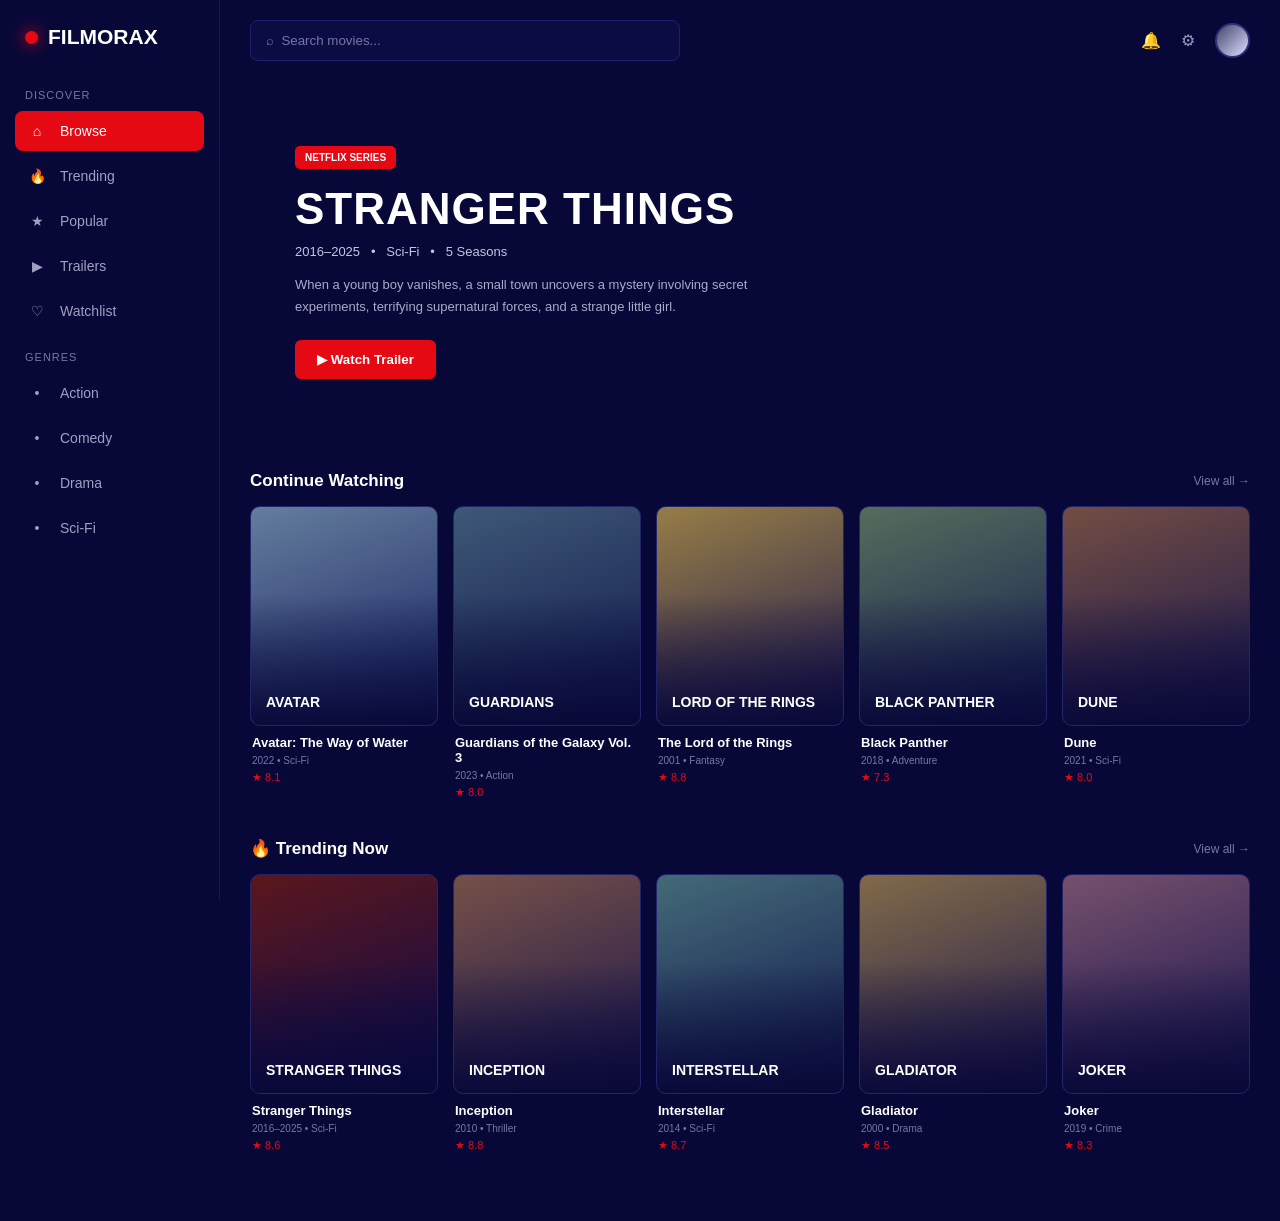
==== index.html @ e72c2fad "Add files via upload" ====
<!DOCTYPE html>
<html lang="en">
<head>
<meta charset="UTF-8">
<meta name="viewport" content="width=device-width, initial-scale=1.0">

<title>FilmoraX | Movies & Series</title>

<style>

*{
    margin:0;
    padding:0;
    box-sizing:border-box;
    font-family:Arial,Helvetica,sans-serif;
}

body{
    background:#080838;
    color:#ffffff;
}


/* =========================
   SIDEBAR
========================= */

.sidebar{
    position:fixed;
    left:0;
    top:0;

    width:220px;
    height:100vh;

    background:#080838;

    border-right:1px solid #17175a;

    padding:25px 15px;

    z-index:1000;
}

.logo{
    display:flex;
    align-items:center;

    gap:10px;

    font-size:21px;
    font-weight:bold;

    margin:0 0 40px 10px;
}

.logo-dot{
    width:13px;
    height:13px;

    background:#e50914;

    border-radius:50%;

    box-shadow:0 0 15px #e50914;
}

.menu-title{
    color:#7777a5;

    font-size:11px;

    text-transform:uppercase;

    margin:20px 10px 10px;

    letter-spacing:1px;
}

.menu a{
    display:flex;

    align-items:center;

    gap:13px;

    padding:12px;

    margin:5px 0;

    border-radius:8px;

    text-decoration:none;

    color:#a0a0c5;

    font-size:14px;

    transition:.25s;
}

.menu a:hover,
.menu a.active{
    background:#e50914;

    color:#ffffff;
}

.menu-icon{
    width:20px;

    text-align:center;
}


/* =========================
   MAIN
========================= */

.main{
    margin-left:220px;

    padding:20px 30px 60px;
}


/* =========================
   TOP BAR
========================= */

.topbar{
    display:flex;

    align-items:center;

    gap:20px;

    margin-bottom:20px;
}

.search{
    width:430px;

    padding:12px 15px;

    border-radius:8px;

    border:1px solid #20206a;

    background:#0c0c45;

    color:#ffffff;

    outline:none;
}

.search::placeholder{
    color:#7777a5;
}

.search:focus{
    border-color:#e50914;
}

.top-right{
    margin-left:auto;

    display:flex;

    align-items:center;

    gap:20px;

    color:#9b9bc0;
}

.avatar{
    width:35px;
    height:35px;

    border-radius:50%;

    background:
    linear-gradient(
        135deg,
        #44446d,
        #ddddff
    );

    border:2px solid #303078;
}


/* =========================
   HERO
========================= */

.hero{
    height:360px;

    border-radius:14px;

    overflow:hidden;

    position:relative;

    background-image:

    linear-gradient(
        90deg,

        #080838 0%,

        rgba(8,8,56,.98) 20%,

        rgba(8,8,56,.82) 45%,

        rgba(8,8,56,.35) 72%,

        rgba(8,8,56,.75) 100%
    ),

    url(
        "https://image.tmdb.org/t/p/original/56v2KjBlU4XaOv9rVYEQypROD7P.jpg"
    );

    background-size:cover;

    background-position:center;
}

.hero-content{
    padding:65px 45px;

    width:60%;
}

.badge{
    display:inline-block;

    background:#e50914;

    padding:6px 10px;

    border-radius:5px;

    font-size:10px;

    font-weight:bold;

    margin-bottom:15px;
}

.hero h1{
    font-size:44px;

    letter-spacing:1px;

    margin-bottom:10px;
}

.hero-info{
    color:#c4c4e2;

    font-size:13px;

    margin-bottom:15px;
}

.description{
    color:#aaaacb;

    font-size:13px;

    line-height:1.7;

    max-width:470px;
}

.watch-btn{
    margin-top:22px;

    padding:12px 22px;

    border:none;

    border-radius:6px;

    background:#e50914;

    color:white;

    font-weight:bold;

    cursor:pointer;

    transition:.25s;
}

.watch-btn:hover{
    background:#ff1822;

    transform:translateY(-2px);
}


/* =========================
   SECTIONS
========================= */

.section{
    display:flex;

    justify-content:space-between;

    align-items:center;

    margin:30px 0 15px;
}

.section h2{
    font-size:17px;
}

.view{
    color:#7777a5;

    font-size:12px;
}


/* =========================
   MOVIE GRID
========================= */

.movies{
    display:grid;

    grid-template-columns:
    repeat(5,1fr);

    gap:15px;
}


/* =========================
   MOVIE CARD
========================= */

.card{
    cursor:pointer;

    transition:.3s;
}

.card:hover{
    transform:translateY(-6px);
}

.poster{
    height:220px;

    border-radius:10px;

    overflow:hidden;

    position:relative;

    display:flex;

    align-items:flex-end;

    padding:15px;

    border:1px solid #24246b;

    background:
    linear-gradient(
        160deg,
        var(--c1),
        var(--c2)
    );
}

.poster::after{
    content:"";

    position:absolute;

    inset:0;

    background:
    linear-gradient(
        transparent 40%,
        rgba(8,8,56,.95)
    );
}

.poster span{
    position:relative;

    z-index:2;

    font-size:14px;

    font-weight:bold;
}

.movie-info{
    padding:9px 2px;
}

.movie-name{
    font-size:13px;

    font-weight:bold;
}

.movie-meta{
    color:#7777a5;

    font-size:10px;

    margin-top:5px;
}

.rating{
    color:#e50914;

    font-size:11px;

    margin-top:5px;
}


/* =========================
   MOBILE
========================= */

@media(max-width:1000px){

    .sidebar{
        width:80px;
    }

    .sidebar .logo span,
    .menu-title,
    .menu a span{
        display:none;
    }

    .main{
        margin-left:80px;
    }

    .movies{
        grid-template-columns:
        repeat(4,1fr);
    }
}


@media(max-width:700px){

    .sidebar{
        display:none;
    }

    .main{
        margin-left:0;

        padding:15px;
    }

    .search{
        width:100%;
    }

    .top-right{
        display:none;
    }

    .hero{
        height:310px;
    }

    .hero-content{
        width:100%;

        padding:45px 25px;
    }

    .hero h1{
        font-size:30px;
    }

    .description{
        display:none;
    }

    .movies{
        grid-template-columns:
        repeat(2,1fr);
    }

    .poster{
        height:210px;
    }
}

</style>
</head>


<body>


<!-- =========================
     SIDEBAR
========================= -->

<aside class="sidebar">

    <div class="logo">

        <div class="logo-dot"></div>

        <span>
            FILMORAX
        </span>

    </div>


    <div class="menu-title">
        Discover
    </div>


    <nav class="menu">

        <a href="#" class="active">

            <div class="menu-icon">
                ⌂
            </div>

            <span>
                Browse
            </span>

        </a>


        <a href="#">

            <div class="menu-icon">
                🔥
            </div>

            <span>
                Trending
            </span>

        </a>


        <a href="#">

            <div class="menu-icon">
                ★
            </div>

            <span>
                Popular
            </span>

        </a>


        <a href="#">

            <div class="menu-icon">
                ▶
            </div>

            <span>
                Trailers
            </span>

        </a>


        <a href="#">

            <div class="menu-icon">
                ♡
            </div>

            <span>
                Watchlist
            </span>

        </a>

    </nav>


    <div class="menu-title">
        Genres
    </div>


    <nav class="menu">

        <a href="#">
            <div class="menu-icon">•</div>
            <span>Action</span>
        </a>

        <a href="#">
            <div class="menu-icon">•</div>
            <span>Comedy</span>
        </a>

        <a href="#">
            <div class="menu-icon">•</div>
            <span>Drama</span>
        </a>

        <a href="#">
            <div class="menu-icon">•</div>
            <span>Sci-Fi</span>
        </a>

    </nav>

</aside>



<!-- =========================
     MAIN
========================= -->

<main class="main">


    <!-- TOP BAR -->

    <div class="topbar">

        <input
            class="search"
            id="search"
            type="text"
            placeholder="⌕  Search movies..."
        >


        <div class="top-right">

            <span>
                🔔
            </span>

            <span>
                ⚙
            </span>

            <div class="avatar"></div>

        </div>

    </div>



    <!-- =========================
         STRANGER THINGS
    ========================= -->

    <section class="hero">

        <div class="hero-content">

            <div class="badge">
                NETFLIX SERIES
            </div>


            <h1>
                STRANGER THINGS
            </h1>


            <div class="hero-info">

                2016–2025

                &nbsp; • &nbsp;

                Sci-Fi

                &nbsp; • &nbsp;

                5 Seasons

            </div>


            <p class="description">

                When a young boy vanishes, a small town
                uncovers a mystery involving secret
                experiments, terrifying supernatural forces,
                and a strange little girl.

            </p>


            <button
                class="watch-btn"
                onclick="trailer()"
            >

                ▶ Watch Trailer

            </button>

        </div>

    </section>



    <!-- =========================
         CONTINUE WATCHING
    ========================= -->

    <div class="section">

        <h2>
            Continue Watching
        </h2>

        <span class="view">
            View all →
        </span>

    </div>


    <div class="movies">


        <div class="card">

            <div
                class="poster"
                style="
                --c1:#647d9e;
                --c2:#172260;
                "
            >

                <span>
                    AVATAR
                </span>

            </div>


            <div class="movie-info">

                <div class="movie-name">
                    Avatar: The Way of Water
                </div>

                <div class="movie-meta">
                    2022 • Sci-Fi
                </div>

                <div class="rating">
                    ★ 8.1
                </div>

            </div>

        </div>



        <div class="card">

            <div
                class="poster"
                style="
                --c1:#3e5877;
                --c2:#10174c;
                "
            >

                <span>
                    GUARDIANS
                </span>

            </div>


            <div class="movie-info">

                <div class="movie-name">
                    Guardians of the Galaxy Vol. 3
                </div>

                <div class="movie-meta">
                    2023 • Action
                </div>

                <div class="rating">
                    ★ 8.0
                </div>

            </div>

        </div>



        <div class="card">

            <div
                class="poster"
                style="
                --c1:#967d46;
                --c2:#21194f;
                "
            >

                <span>
                    LORD OF THE RINGS
                </span>

            </div>


            <div class="movie-info">

                <div class="movie-name">
                    The Lord of the Rings
                </div>

                <div class="movie-meta">
                    2001 • Fantasy
                </div>

                <div class="rating">
                    ★ 8.8
                </div>

            </div>

        </div>



        <div class="card">

            <div
                class="poster"
                style="
                --c1:#566c5c;
                --c2:#131d50;
                "
            >

                <span>
                    BLACK PANTHER
                </span>

            </div>


            <div class="movie-info">

                <div class="movie-name">
                    Black Panther
                </div>

                <div class="movie-meta">
                    2018 • Adventure
                </div>

                <div class="rating">
                    ★ 7.3
                </div>

            </div>

        </div>



        <div class="card">

            <div
                class="poster"
                style="
                --c1:#734d43;
                --c2:#17154c;
                "
            >

                <span>
                    DUNE
                </span>

            </div>


            <div class="movie-info">

                <div class="movie-name">
                    Dune
                </div>

                <div class="movie-meta">
                    2021 • Sci-Fi
                </div>

                <div class="rating">
                    ★ 8.0
                </div>

            </div>

        </div>

    </div>



    <!-- =========================
         TRENDING
    ========================= -->

    <div class="section">

        <h2>
            🔥 Trending Now
        </h2>

        <span class="view">
            View all →
        </span>

    </div>


    <div class="movies">


        <div class="card">

            <div
                class="poster"
                style="
                --c1:#5b171c;
                --c2:#09094c;
                "
            >

                <span>
                    STRANGER THINGS
                </span>

            </div>


            <div class="movie-info">

                <div class="movie-name">
                    Stranger Things
                </div>

                <div class="movie-meta">
                    2016–2025 • Sci-Fi
                </div>

                <div class="rating">
                    ★ 8.6
                </div>

            </div>

        </div>



        <div class="card">

            <div
                class="poster"
                style="
                --c1:#765048;
                --c2:#19154c;
                "
            >

                <span>
                    INCEPTION
                </span>

            </div>


            <div class="movie-info">

                <div class="movie-name">
                    Inception
                </div>

                <div class="movie-meta">
                    2010 • Thriller
                </div>

                <div class="rating">
                    ★ 8.8
                </div>

            </div>

        </div>



        <div class="card">

            <div
                class="poster"
                style="
                --c1:#436a78;
                --c2:#11174c;
                "
            >

                <span>
                    INTERSTELLAR
                </span>

            </div>


            <div class="movie-info">

                <div class="movie-name">
                    Interstellar
                </div>

                <div class="movie-meta">
                    2014 • Sci-Fi
                </div>

                <div class="rating">
                    ★ 8.7
                </div>

            </div>

        </div>



        <div class="card">

            <div
                class="poster"
                style="
                --c1:#806a49;
                --c2:#21184c;
                "
            >

                <span>
                    GLADIATOR
                </span>

            </div>


            <div class="movie-info">

                <div class="movie-name">
                    Gladiator
                </div>

                <div class="movie-meta">
                    2000 • Drama
                </div>

                <div class="rating">
                    ★ 8.5
                </div>

            </div>

        </div>



        <div class="card">

            <div
                class="poster"
                style="
                --c1:#76506d;
                --c2:#17134c;
                "
            >

                <span>
                    JOKER
                </span>

            </div>


            <div class="movie-info">

                <div class="movie-name">
                    Joker
                </div>

                <div class="movie-meta">
                    2019 • Crime
                </div>

                <div class="rating">
                    ★ 8.3
                </div>

            </div>

        </div>

    </div>

</main>



<!-- =========================
     JAVASCRIPT
========================= -->

<script>

const search =
document.getElementById("search");


search.addEventListener(
    "input",
    function(){

        const value =
        search.value.toLowerCase();


        document
        .querySelectorAll(".card")
        .forEach(card => {

            const title =
            card.innerText.toLowerCase();


            if(
                title.includes(value)
                ||
                value === ""
            ){

                card.style.display =
                "block";

            }else{

                card.style.display =
                "none";

            }

        });

    }
);


function trailer(){

    window.open(
        "https://www.youtube.com/results?search_query=Stranger+Things+official+trailer",
        "_blank"
    );

}

</script>


</body>
</html>
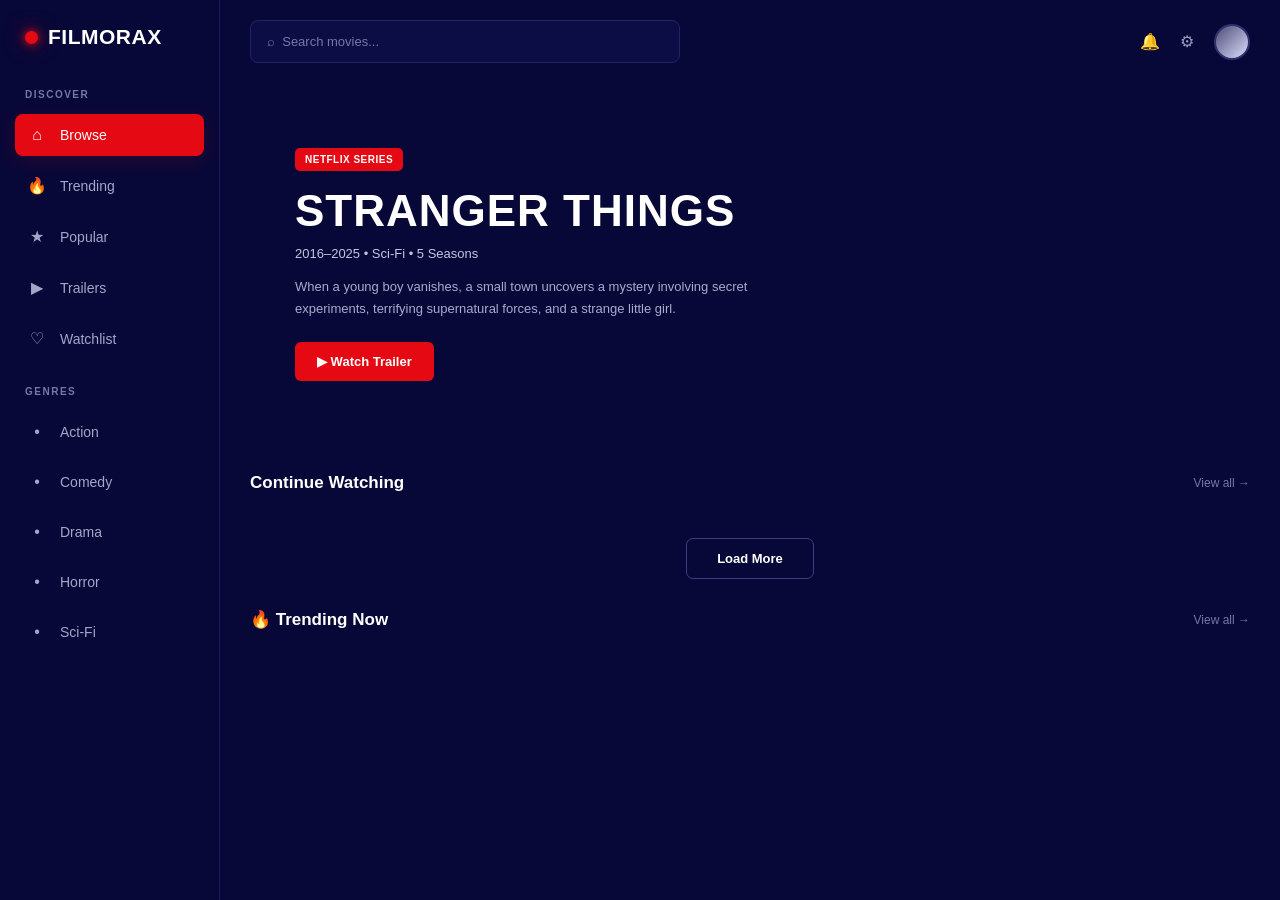
==== commit 3995d685: "Add files via upload" ====
--- a/index.html
+++ b/index.html
@@ -1,1214 +1,234 @@
 <!DOCTYPE html>
 <html lang="en">
+
 <head>
-<meta charset="UTF-8">
-<meta name="viewport" content="width=device-width, initial-scale=1.0">
-
-<title>FilmoraX | Movies & Series</title>
-
-<style>
-
-*{
-    margin:0;
-    padding:0;
-    box-sizing:border-box;
-    font-family:Arial,Helvetica,sans-serif;
-}
-
-body{
-    background:#080838;
-    color:#ffffff;
-}
-
-
-/* =========================
-   SIDEBAR
-========================= */
-
-.sidebar{
-    position:fixed;
-    left:0;
-    top:0;
-
-    width:220px;
-    height:100vh;
-
-    background:#080838;
-
-    border-right:1px solid #17175a;
-
-    padding:25px 15px;
-
-    z-index:1000;
-}
-
-.logo{
-    display:flex;
-    align-items:center;
-
-    gap:10px;
-
-    font-size:21px;
-    font-weight:bold;
-
-    margin:0 0 40px 10px;
-}
-
-.logo-dot{
-    width:13px;
-    height:13px;
-
-    background:#e50914;
-
-    border-radius:50%;
-
-    box-shadow:0 0 15px #e50914;
-}
-
-.menu-title{
-    color:#7777a5;
-
-    font-size:11px;
-
-    text-transform:uppercase;
-
-    margin:20px 10px 10px;
-
-    letter-spacing:1px;
-}
-
-.menu a{
-    display:flex;
-
-    align-items:center;
-
-    gap:13px;
-
-    padding:12px;
-
-    margin:5px 0;
-
-    border-radius:8px;
-
-    text-decoration:none;
-
-    color:#a0a0c5;
-
-    font-size:14px;
-
-    transition:.25s;
-}
-
-.menu a:hover,
-.menu a.active{
-    background:#e50914;
-
-    color:#ffffff;
-}
-
-.menu-icon{
-    width:20px;
-
-    text-align:center;
-}
-
-
-/* =========================
-   MAIN
-========================= */
-
-.main{
-    margin-left:220px;
-
-    padding:20px 30px 60px;
-}
-
-
-/* =========================
-   TOP BAR
-========================= */
-
-.topbar{
-    display:flex;
-
-    align-items:center;
-
-    gap:20px;
-
-    margin-bottom:20px;
-}
-
-.search{
-    width:430px;
-
-    padding:12px 15px;
-
-    border-radius:8px;
-
-    border:1px solid #20206a;
-
-    background:#0c0c45;
-
-    color:#ffffff;
-
-    outline:none;
-}
-
-.search::placeholder{
-    color:#7777a5;
-}
-
-.search:focus{
-    border-color:#e50914;
-}
-
-.top-right{
-    margin-left:auto;
-
-    display:flex;
-
-    align-items:center;
-
-    gap:20px;
-
-    color:#9b9bc0;
-}
-
-.avatar{
-    width:35px;
-    height:35px;
-
-    border-radius:50%;
-
-    background:
-    linear-gradient(
-        135deg,
-        #44446d,
-        #ddddff
-    );
-
-    border:2px solid #303078;
-}
-
-
-/* =========================
-   HERO
-========================= */
-
-.hero{
-    height:360px;
-
-    border-radius:14px;
-
-    overflow:hidden;
-
-    position:relative;
-
-    background-image:
-
-    linear-gradient(
-        90deg,
-
-        #080838 0%,
-
-        rgba(8,8,56,.98) 20%,
-
-        rgba(8,8,56,.82) 45%,
-
-        rgba(8,8,56,.35) 72%,
-
-        rgba(8,8,56,.75) 100%
-    ),
-
-    url(
-        "https://image.tmdb.org/t/p/original/56v2KjBlU4XaOv9rVYEQypROD7P.jpg"
-    );
-
-    background-size:cover;
-
-    background-position:center;
-}
-
-.hero-content{
-    padding:65px 45px;
-
-    width:60%;
-}
-
-.badge{
-    display:inline-block;
-
-    background:#e50914;
-
-    padding:6px 10px;
-
-    border-radius:5px;
-
-    font-size:10px;
-
-    font-weight:bold;
-
-    margin-bottom:15px;
-}
-
-.hero h1{
-    font-size:44px;
-
-    letter-spacing:1px;
-
-    margin-bottom:10px;
-}
-
-.hero-info{
-    color:#c4c4e2;
-
-    font-size:13px;
-
-    margin-bottom:15px;
-}
-
-.description{
-    color:#aaaacb;
-
-    font-size:13px;
-
-    line-height:1.7;
-
-    max-width:470px;
-}
-
-.watch-btn{
-    margin-top:22px;
-
-    padding:12px 22px;
-
-    border:none;
-
-    border-radius:6px;
-
-    background:#e50914;
-
-    color:white;
-
-    font-weight:bold;
-
-    cursor:pointer;
-
-    transition:.25s;
-}
-
-.watch-btn:hover{
-    background:#ff1822;
-
-    transform:translateY(-2px);
-}
-
-
-/* =========================
-   SECTIONS
-========================= */
-
-.section{
-    display:flex;
-
-    justify-content:space-between;
-
-    align-items:center;
-
-    margin:30px 0 15px;
-}
-
-.section h2{
-    font-size:17px;
-}
-
-.view{
-    color:#7777a5;
-
-    font-size:12px;
-}
-
-
-/* =========================
-   MOVIE GRID
-========================= */
-
-.movies{
-    display:grid;
-
-    grid-template-columns:
-    repeat(5,1fr);
-
-    gap:15px;
-}
-
-
-/* =========================
-   MOVIE CARD
-========================= */
-
-.card{
-    cursor:pointer;
-
-    transition:.3s;
-}
-
-.card:hover{
-    transform:translateY(-6px);
-}
-
-.poster{
-    height:220px;
-
-    border-radius:10px;
-
-    overflow:hidden;
-
-    position:relative;
-
-    display:flex;
-
-    align-items:flex-end;
-
-    padding:15px;
-
-    border:1px solid #24246b;
-
-    background:
-    linear-gradient(
-        160deg,
-        var(--c1),
-        var(--c2)
-    );
-}
-
-.poster::after{
-    content:"";
-
-    position:absolute;
-
-    inset:0;
-
-    background:
-    linear-gradient(
-        transparent 40%,
-        rgba(8,8,56,.95)
-    );
-}
-
-.poster span{
-    position:relative;
-
-    z-index:2;
-
-    font-size:14px;
-
-    font-weight:bold;
-}
-
-.movie-info{
-    padding:9px 2px;
-}
-
-.movie-name{
-    font-size:13px;
-
-    font-weight:bold;
-}
-
-.movie-meta{
-    color:#7777a5;
-
-    font-size:10px;
-
-    margin-top:5px;
-}
-
-.rating{
-    color:#e50914;
-
-    font-size:11px;
-
-    margin-top:5px;
-}
-
-
-/* =========================
-   MOBILE
-========================= */
-
-@media(max-width:1000px){
-
-    .sidebar{
-        width:80px;
-    }
-
-    .sidebar .logo span,
-    .menu-title,
-    .menu a span{
-        display:none;
-    }
-
-    .main{
-        margin-left:80px;
-    }
-
-    .movies{
-        grid-template-columns:
-        repeat(4,1fr);
-    }
-}
-
-
-@media(max-width:700px){
-
-    .sidebar{
-        display:none;
-    }
-
-    .main{
-        margin-left:0;
-
-        padding:15px;
-    }
-
-    .search{
-        width:100%;
-    }
-
-    .top-right{
-        display:none;
-    }
-
-    .hero{
-        height:310px;
-    }
-
-    .hero-content{
-        width:100%;
-
-        padding:45px 25px;
-    }
-
-    .hero h1{
-        font-size:30px;
-    }
-
-    .description{
-        display:none;
-    }
-
-    .movies{
-        grid-template-columns:
-        repeat(2,1fr);
-    }
-
-    .poster{
-        height:210px;
-    }
-}
-
-</style>
+    <meta charset="UTF-8">
+    <meta name="viewport" content="width=device-width, initial-scale=1.0">
+
+    <title>FilmoraX - Movies & Series</title>
+
+    <link rel="stylesheet" href="style.css">
 </head>
 
-
 <body>
 
-
-<!-- =========================
-     SIDEBAR
-========================= -->
-
-<aside class="sidebar">
-
-    <div class="logo">
-
-        <div class="logo-dot"></div>
-
-        <span>
-            FILMORAX
-        </span>
-
-    </div>
-
-
-    <div class="menu-title">
-        Discover
-    </div>
-
-
-    <nav class="menu">
-
-        <a href="#" class="active">
-
-            <div class="menu-icon">
-                ⌂
-            </div>
-
-            <span>
+    <!-- SIDEBAR -->
+
+    <aside class="sidebar">
+
+        <div class="logo">
+            <span class="logo-dot"></span>
+            <span>FILMORAX</span>
+        </div>
+
+        <p class="menu-title">DISCOVER</p>
+
+        <nav class="menu">
+
+            <a href="index.html" class="active">
+                <span>⌂</span>
                 Browse
-            </span>
-
-        </a>
-
-
-        <a href="#">
-
-            <div class="menu-icon">
-                🔥
-            </div>
-
-            <span>
+            </a>
+
+            <a href="#">
+                <span>🔥</span>
                 Trending
-            </span>
-
-        </a>
-
-
-        <a href="#">
-
-            <div class="menu-icon">
-                ★
-            </div>
-
-            <span>
+            </a>
+
+            <a href="#">
+                <span>★</span>
                 Popular
-            </span>
-
-        </a>
-
-
-        <a href="#">
-
-            <div class="menu-icon">
-                ▶
-            </div>
-
-            <span>
+            </a>
+
+            <a href="#">
+                <span>▶</span>
                 Trailers
-            </span>
-
-        </a>
-
-
-        <a href="#">
-
-            <div class="menu-icon">
-                ♡
-            </div>
-
-            <span>
+            </a>
+
+            <a href="#">
+                <span>♡</span>
                 Watchlist
-            </span>
-
-        </a>
-
-    </nav>
-
-
-    <div class="menu-title">
-        Genres
-    </div>
-
-
-    <nav class="menu">
-
-        <a href="#">
-            <div class="menu-icon">•</div>
-            <span>Action</span>
-        </a>
-
-        <a href="#">
-            <div class="menu-icon">•</div>
-            <span>Comedy</span>
-        </a>
-
-        <a href="#">
-            <div class="menu-icon">•</div>
-            <span>Drama</span>
-        </a>
-
-        <a href="#">
-            <div class="menu-icon">•</div>
-            <span>Sci-Fi</span>
-        </a>
-
-    </nav>
-
-</aside>
-
-
-
-<!-- =========================
-     MAIN
-========================= -->
-
-<main class="main">
-
-
-    <!-- TOP BAR -->
-
-    <div class="topbar">
-
-        <input
-            class="search"
-            id="search"
-            type="text"
-            placeholder="⌕  Search movies..."
+            </a>
+
+        </nav>
+
+        <p class="menu-title">GENRES</p>
+
+        <nav class="menu">
+
+            <a href="#">
+                <span>•</span>
+                Action
+            </a>
+
+            <a href="#">
+                <span>•</span>
+                Comedy
+            </a>
+
+            <a href="#">
+                <span>•</span>
+                Drama
+            </a>
+
+            <a href="#">
+                <span>•</span>
+                Horror
+            </a>
+
+            <a href="#">
+                <span>•</span>
+                Sci-Fi
+            </a>
+
+        </nav>
+
+    </aside>
+
+
+    <!-- MAIN -->
+
+    <main class="main">
+
+        <!-- TOP BAR -->
+
+        <header class="topbar">
+
+            <input
+                type="search"
+                id="searchInput"
+                class="search"
+                placeholder="⌕  Search movies..."
+            >
+
+            <div class="top-right">
+
+                <span>🔔</span>
+
+                <span>⚙</span>
+
+                <div class="avatar"></div>
+
+            </div>
+
+        </header>
+
+
+        <!-- HERO -->
+
+        <section class="hero">
+
+            <div class="hero-content">
+
+                <span class="badge">
+                    NETFLIX SERIES
+                </span>
+
+                <h1>
+                    STRANGER THINGS
+                </h1>
+
+                <p class="hero-info">
+                    2016–2025
+                    •
+                    Sci-Fi
+                    •
+                    5 Seasons
+                </p>
+
+                <p class="description">
+                    When a young boy vanishes, a small town
+                    uncovers a mystery involving secret
+                    experiments, terrifying supernatural forces,
+                    and a strange little girl.
+                </p>
+
+                <button
+                    class="watch-btn"
+                    id="trailerButton"
+                >
+                    ▶ Watch Trailer
+                </button>
+
+            </div>
+
+        </section>
+
+
+        <!-- CONTINUE WATCHING -->
+
+        <section class="section">
+
+            <div>
+                <h2>Continue Watching</h2>
+            </div>
+
+            <a href="#" class="view-all">
+                View all →
+            </a>
+
+        </section>
+
+
+        <!-- MOVIE CONTAINER -->
+
+        <section
+            id="movieGrid"
+            class="movies"
         >
 
-
-        <div class="top-right">
-
-            <span>
-                🔔
-            </span>
-
-            <span>
-                ⚙
-            </span>
-
-            <div class="avatar"></div>
+            <!-- Movies will be loaded by JavaScript -->
+
+        </section>
+
+
+        <!-- LOAD MORE -->
+
+        <div class="load-more-container">
+
+            <button
+                id="loadMoreBtn"
+                class="load-more"
+            >
+                Load More
+            </button>
 
         </div>
 
-    </div>
-
-
-
-    <!-- =========================
-         STRANGER THINGS
-    ========================= -->
-
-    <section class="hero">
-
-        <div class="hero-content">
-
-            <div class="badge">
-                NETFLIX SERIES
-            </div>
-
-
-            <h1>
-                STRANGER THINGS
-            </h1>
-
-
-            <div class="hero-info">
-
-                2016–2025
-
-                &nbsp; • &nbsp;
-
-                Sci-Fi
-
-                &nbsp; • &nbsp;
-
-                5 Seasons
-
-            </div>
-
-
-            <p class="description">
-
-                When a young boy vanishes, a small town
-                uncovers a mystery involving secret
-                experiments, terrifying supernatural forces,
-                and a strange little girl.
-
-            </p>
-
-
-            <button
-                class="watch-btn"
-                onclick="trailer()"
-            >
-
-                ▶ Watch Trailer
-
-            </button>
-
-        </div>
-
-    </section>
-
-
-
-    <!-- =========================
-         CONTINUE WATCHING
-    ========================= -->
-
-    <div class="section">
-
-        <h2>
-            Continue Watching
-        </h2>
-
-        <span class="view">
-            View all →
-        </span>
-
-    </div>
-
-
-    <div class="movies">
-
-
-        <div class="card">
-
-            <div
-                class="poster"
-                style="
-                --c1:#647d9e;
-                --c2:#172260;
-                "
-            >
-
-                <span>
-                    AVATAR
-                </span>
-
-            </div>
-
-
-            <div class="movie-info">
-
-                <div class="movie-name">
-                    Avatar: The Way of Water
-                </div>
-
-                <div class="movie-meta">
-                    2022 • Sci-Fi
-                </div>
-
-                <div class="rating">
-                    ★ 8.1
-                </div>
-
-            </div>
-
-        </div>
-
-
-
-        <div class="card">
-
-            <div
-                class="poster"
-                style="
-                --c1:#3e5877;
-                --c2:#10174c;
-                "
-            >
-
-                <span>
-                    GUARDIANS
-                </span>
-
-            </div>
-
-
-            <div class="movie-info">
-
-                <div class="movie-name">
-                    Guardians of the Galaxy Vol. 3
-                </div>
-
-                <div class="movie-meta">
-                    2023 • Action
-                </div>
-
-                <div class="rating">
-                    ★ 8.0
-                </div>
-
-            </div>
-
-        </div>
-
-
-
-        <div class="card">
-
-            <div
-                class="poster"
-                style="
-                --c1:#967d46;
-                --c2:#21194f;
-                "
-            >
-
-                <span>
-                    LORD OF THE RINGS
-                </span>
-
-            </div>
-
-
-            <div class="movie-info">
-
-                <div class="movie-name">
-                    The Lord of the Rings
-                </div>
-
-                <div class="movie-meta">
-                    2001 • Fantasy
-                </div>
-
-                <div class="rating">
-                    ★ 8.8
-                </div>
-
-            </div>
-
-        </div>
-
-
-
-        <div class="card">
-
-            <div
-                class="poster"
-                style="
-                --c1:#566c5c;
-                --c2:#131d50;
-                "
-            >
-
-                <span>
-                    BLACK PANTHER
-                </span>
-
-            </div>
-
-
-            <div class="movie-info">
-
-                <div class="movie-name">
-                    Black Panther
-                </div>
-
-                <div class="movie-meta">
-                    2018 • Adventure
-                </div>
-
-                <div class="rating">
-                    ★ 7.3
-                </div>
-
-            </div>
-
-        </div>
-
-
-
-        <div class="card">
-
-            <div
-                class="poster"
-                style="
-                --c1:#734d43;
-                --c2:#17154c;
-                "
-            >
-
-                <span>
-                    DUNE
-                </span>
-
-            </div>
-
-
-            <div class="movie-info">
-
-                <div class="movie-name">
-                    Dune
-                </div>
-
-                <div class="movie-meta">
-                    2021 • Sci-Fi
-                </div>
-
-                <div class="rating">
-                    ★ 8.0
-                </div>
-
-            </div>
-
-        </div>
-
-    </div>
-
-
-
-    <!-- =========================
-         TRENDING
-    ========================= -->
-
-    <div class="section">
-
-        <h2>
-            🔥 Trending Now
-        </h2>
-
-        <span class="view">
-            View all →
-        </span>
-
-    </div>
-
-
-    <div class="movies">
-
-
-        <div class="card">
-
-            <div
-                class="poster"
-                style="
-                --c1:#5b171c;
-                --c2:#09094c;
-                "
-            >
-
-                <span>
-                    STRANGER THINGS
-                </span>
-
-            </div>
-
-
-            <div class="movie-info">
-
-                <div class="movie-name">
-                    Stranger Things
-                </div>
-
-                <div class="movie-meta">
-                    2016–2025 • Sci-Fi
-                </div>
-
-                <div class="rating">
-                    ★ 8.6
-                </div>
-
-            </div>
-
-        </div>
-
-
-
-        <div class="card">
-
-            <div
-                class="poster"
-                style="
-                --c1:#765048;
-                --c2:#19154c;
-                "
-            >
-
-                <span>
-                    INCEPTION
-                </span>
-
-            </div>
-
-
-            <div class="movie-info">
-
-                <div class="movie-name">
-                    Inception
-                </div>
-
-                <div class="movie-meta">
-                    2010 • Thriller
-                </div>
-
-                <div class="rating">
-                    ★ 8.8
-                </div>
-
-            </div>
-
-        </div>
-
-
-
-        <div class="card">
-
-            <div
-                class="poster"
-                style="
-                --c1:#436a78;
-                --c2:#11174c;
-                "
-            >
-
-                <span>
-                    INTERSTELLAR
-                </span>
-
-            </div>
-
-
-            <div class="movie-info">
-
-                <div class="movie-name">
-                    Interstellar
-                </div>
-
-                <div class="movie-meta">
-                    2014 • Sci-Fi
-                </div>
-
-                <div class="rating">
-                    ★ 8.7
-                </div>
-
-            </div>
-
-        </div>
-
-
-
-        <div class="card">
-
-            <div
-                class="poster"
-                style="
-                --c1:#806a49;
-                --c2:#21184c;
-                "
-            >
-
-                <span>
-                    GLADIATOR
-                </span>
-
-            </div>
-
-
-            <div class="movie-info">
-
-                <div class="movie-name">
-                    Gladiator
-                </div>
-
-                <div class="movie-meta">
-                    2000 • Drama
-                </div>
-
-                <div class="rating">
-                    ★ 8.5
-                </div>
-
-            </div>
-
-        </div>
-
-
-
-        <div class="card">
-
-            <div
-                class="poster"
-                style="
-                --c1:#76506d;
-                --c2:#17134c;
-                "
-            >
-
-                <span>
-                    JOKER
-                </span>
-
-            </div>
-
-
-            <div class="movie-info">
-
-                <div class="movie-name">
-                    Joker
-                </div>
-
-                <div class="movie-meta">
-                    2019 • Crime
-                </div>
-
-                <div class="rating">
-                    ★ 8.3
-                </div>
-
-            </div>
-
-        </div>
-
-    </div>
-
-</main>
-
-
-
-<!-- =========================
-     JAVASCRIPT
-========================= -->
-
-<script>
-
-const search =
-document.getElementById("search");
-
-
-search.addEventListener(
-    "input",
-    function(){
-
-        const value =
-        search.value.toLowerCase();
-
-
-        document
-        .querySelectorAll(".card")
-        .forEach(card => {
-
-            const title =
-            card.innerText.toLowerCase();
-
-
-            if(
-                title.includes(value)
-                ||
-                value === ""
-            ){
-
-                card.style.display =
-                "block";
-
-            }else{
-
-                card.style.display =
-                "none";
-
-            }
-
-        });
-
-    }
-);
-
-
-function trailer(){
-
-    window.open(
-        "https://www.youtube.com/results?search_query=Stranger+Things+official+trailer",
-        "_blank"
-    );
-
-}
-
-</script>
-
+
+        <!-- TRENDING -->
+
+        <section class="section">
+
+            <div>
+                <h2>
+                    🔥 Trending Now
+                </h2>
+            </div>
+
+            <a href="#" class="view-all">
+                View all →
+            </a>
+
+        </section>
+
+
+        <section
+            id="trendingGrid"
+            class="movies"
+        >
+
+            <!-- Trending movies -->
+
+        </section>
+
+    </main>
+
+
+    <!-- JAVASCRIPT -->
+
+    <script src="script.js"></script>
 
 </body>
+
 </html>
--- a/style.css
+++ b/style.css
@@ -0,0 +1,1017 @@
+/* =========================================================
+   FILMORAX - MAIN STYLE
+========================================================= */
+
+
+/* =========================================================
+   RESET
+========================================================= */
+
+* {
+    margin: 0;
+    padding: 0;
+    box-sizing: border-box;
+}
+
+html {
+    scroll-behavior: smooth;
+}
+
+body {
+    background: #080838;
+    color: #ffffff;
+    font-family: Arial, Helvetica, sans-serif;
+    min-height: 100vh;
+}
+
+button,
+input {
+    font-family: inherit;
+}
+
+
+/* =========================================================
+   SIDEBAR
+========================================================= */
+
+.sidebar {
+    position: fixed;
+
+    left: 0;
+    top: 0;
+
+    width: 220px;
+    height: 100vh;
+
+    padding: 25px 15px;
+
+    background: #080838;
+
+    border-right: 1px solid #1c1c5c;
+
+    z-index: 1000;
+}
+
+
+/* LOGO */
+
+.logo {
+    display: flex;
+
+    align-items: center;
+
+    gap: 10px;
+
+    margin: 0 0 40px 10px;
+
+    font-size: 21px;
+
+    font-weight: 800;
+
+    letter-spacing: .5px;
+}
+
+.logo-dot {
+    width: 13px;
+    height: 13px;
+
+    background: #e50914;
+
+    border-radius: 50%;
+
+    box-shadow:
+        0 0 10px #e50914,
+        0 0 20px rgba(229, 9, 20, .5);
+}
+
+
+/* MENU TITLE */
+
+.menu-title {
+    margin: 22px 10px 10px;
+
+    color: #7777a5;
+
+    font-size: 10px;
+
+    font-weight: bold;
+
+    letter-spacing: 1.5px;
+}
+
+
+/* MENU */
+
+.menu {
+    display: flex;
+
+    flex-direction: column;
+}
+
+.menu a {
+    display: flex;
+
+    align-items: center;
+
+    gap: 13px;
+
+    margin: 4px 0;
+
+    padding: 12px;
+
+    border-radius: 8px;
+
+    color: #a5a5c7;
+
+    text-decoration: none;
+
+    font-size: 14px;
+
+    transition:
+        background .25s ease,
+        color .25s ease,
+        transform .25s ease;
+}
+
+.menu a:hover {
+    background: #121252;
+
+    color: #ffffff;
+
+    transform: translateX(3px);
+}
+
+.menu a.active {
+    background: #e50914;
+
+    color: #ffffff;
+
+    box-shadow:
+        0 5px 20px rgba(229, 9, 20, .15);
+}
+
+.menu a span {
+    width: 20px;
+
+    text-align: center;
+
+    font-size: 16px;
+}
+
+
+/* =========================================================
+   MAIN
+========================================================= */
+
+.main {
+    margin-left: 220px;
+
+    min-height: 100vh;
+
+    padding: 20px 30px 60px;
+}
+
+
+/* =========================================================
+   TOP BAR
+========================================================= */
+
+.topbar {
+    display: flex;
+
+    align-items: center;
+
+    gap: 20px;
+
+    margin-bottom: 20px;
+}
+
+
+/* SEARCH */
+
+.search {
+    width: 430px;
+
+    padding: 13px 16px;
+
+    background: #0d0d46;
+
+    border: 1px solid #222269;
+
+    border-radius: 8px;
+
+    outline: none;
+
+    color: #ffffff;
+
+    font-size: 13px;
+
+    transition: .25s;
+}
+
+.search::placeholder {
+    color: #7777a5;
+}
+
+.search:focus {
+    border-color: #e50914;
+
+    box-shadow:
+        0 0 0 3px rgba(229, 9, 20, .08);
+}
+
+
+/* TOP RIGHT */
+
+.top-right {
+    margin-left: auto;
+
+    display: flex;
+
+    align-items: center;
+
+    gap: 20px;
+
+    color: #9b9bc0;
+
+    font-size: 16px;
+}
+
+.top-right span {
+    cursor: pointer;
+
+    transition: .2s;
+}
+
+.top-right span:hover {
+    color: #ffffff;
+}
+
+
+/* AVATAR */
+
+.avatar {
+    width: 36px;
+    height: 36px;
+
+    border-radius: 50%;
+
+    background:
+        linear-gradient(
+            135deg,
+            #4b4b75,
+            #ddddff
+        );
+
+    border: 2px solid #30306d;
+}
+
+
+/* =========================================================
+   HERO
+========================================================= */
+
+.hero {
+    position: relative;
+
+    height: 360px;
+
+    overflow: hidden;
+
+    border-radius: 14px;
+
+    background-image:
+
+        linear-gradient(
+            90deg,
+
+            #080838 0%,
+
+            rgba(8, 8, 56, .98) 20%,
+
+            rgba(8, 8, 56, .82) 45%,
+
+            rgba(8, 8, 56, .35) 72%,
+
+            rgba(8, 8, 56, .75) 100%
+        ),
+
+        url(
+            "https://image.tmdb.org/t/p/original/56v2KjBlU4XaOv9rVYEQypROD7P.jpg"
+        );
+
+    background-size: cover;
+
+    background-position: center;
+}
+
+
+/* HERO CONTENT */
+
+.hero-content {
+    position: relative;
+
+    z-index: 2;
+
+    width: 60%;
+
+    padding: 65px 45px;
+}
+
+
+/* BADGE */
+
+.badge {
+    display: inline-block;
+
+    margin-bottom: 15px;
+
+    padding: 6px 10px;
+
+    background: #e50914;
+
+    border-radius: 5px;
+
+    color: #ffffff;
+
+    font-size: 10px;
+
+    font-weight: bold;
+
+    letter-spacing: .5px;
+}
+
+
+/* HERO TITLE */
+
+.hero h1 {
+    margin-bottom: 10px;
+
+    color: #ffffff;
+
+    font-size: 44px;
+
+    font-weight: 800;
+
+    letter-spacing: 1px;
+}
+
+
+/* HERO INFO */
+
+.hero-info {
+    margin-bottom: 15px;
+
+    color: #c5c5e2;
+
+    font-size: 13px;
+}
+
+
+/* HERO DESCRIPTION */
+
+.description {
+    max-width: 470px;
+
+    color: #aaaacd;
+
+    font-size: 13px;
+
+    line-height: 1.7;
+}
+
+
+/* WATCH BUTTON */
+
+.watch-btn {
+    margin-top: 22px;
+
+    padding: 12px 22px;
+
+    background: #e50914;
+
+    border: none;
+
+    border-radius: 6px;
+
+    color: #ffffff;
+
+    font-size: 13px;
+
+    font-weight: bold;
+
+    cursor: pointer;
+
+    transition: .25s;
+}
+
+.watch-btn:hover {
+    background: #ff1822;
+
+    transform: translateY(-2px);
+
+    box-shadow:
+        0 8px 20px rgba(229, 9, 20, .25);
+}
+
+
+/* =========================================================
+   SECTION HEADER
+========================================================= */
+
+.section {
+    display: flex;
+
+    align-items: center;
+
+    justify-content: space-between;
+
+    margin: 30px 0 15px;
+}
+
+.section h2 {
+    color: #ffffff;
+
+    font-size: 17px;
+
+    font-weight: 700;
+}
+
+.view-all {
+    color: #7777a5;
+
+    font-size: 12px;
+
+    text-decoration: none;
+
+    transition: .2s;
+}
+
+.view-all:hover {
+    color: #ffffff;
+}
+
+
+/* =========================================================
+   MOVIE GRID
+========================================================= */
+
+.movies {
+    display: grid;
+
+    grid-template-columns:
+        repeat(5, minmax(0, 1fr));
+
+    gap: 15px;
+}
+
+
+/* =========================================================
+   MOVIE CARD
+========================================================= */
+
+.movie-card {
+    min-width: 0;
+
+    cursor: pointer;
+
+    transition:
+        transform .3s ease,
+        opacity .3s ease;
+}
+
+.movie-card:hover {
+    transform: translateY(-6px);
+}
+
+
+/* =========================================================
+   MOVIE POSTER
+========================================================= */
+
+.movie-poster {
+    position: relative;
+
+    width: 100%;
+
+    height: 220px;
+
+    overflow: hidden;
+
+    background: #11114b;
+
+    border: 1px solid #24246b;
+
+    border-radius: 10px;
+}
+
+.movie-poster img {
+    display: block;
+
+    width: 100%;
+    height: 100%;
+
+    object-fit: cover;
+
+    transition:
+        transform .35s ease;
+}
+
+.movie-card:hover .movie-poster img {
+    transform: scale(1.06);
+}
+
+
+/* POSTER OVERLAY */
+
+.poster-overlay {
+    position: absolute;
+
+    left: 0;
+    right: 0;
+    bottom: 0;
+
+    padding: 45px 12px 12px;
+
+    background:
+        linear-gradient(
+            transparent,
+            rgba(8, 8, 56, .98)
+        );
+}
+
+
+/* POSTER TITLE */
+
+.poster-title {
+    color: #ffffff;
+
+    font-size: 13px;
+
+    font-weight: bold;
+}
+
+
+/* =========================================================
+   MOVIE INFO
+========================================================= */
+
+.movie-info {
+    padding: 9px 2px;
+}
+
+.movie-name {
+    overflow: hidden;
+
+    color: #ffffff;
+
+    font-size: 13px;
+
+    font-weight: bold;
+
+    white-space: nowrap;
+
+    text-overflow: ellipsis;
+}
+
+.movie-meta {
+    margin-top: 5px;
+
+    color: #7777a5;
+
+    font-size: 10px;
+}
+
+.rating {
+    margin-top: 5px;
+
+    color: #ff4757;
+
+    font-size: 11px;
+
+    font-weight: bold;
+}
+
+
+/* =========================================================
+   LOAD MORE
+========================================================= */
+
+.load-more-container {
+    display: flex;
+
+    align-items: center;
+
+    justify-content: center;
+
+    margin: 30px 0;
+}
+
+.load-more {
+    padding: 12px 30px;
+
+    background: transparent;
+
+    border: 1px solid #3d3d82;
+
+    border-radius: 7px;
+
+    color: #ffffff;
+
+    font-size: 13px;
+
+    font-weight: bold;
+
+    cursor: pointer;
+
+    transition: .25s;
+}
+
+.load-more:hover {
+    background: #e50914;
+
+    border-color: #e50914;
+
+    transform: translateY(-2px);
+}
+
+
+/* =========================================================
+   MOVIE DETAILS PAGE
+========================================================= */
+
+.movie-page {
+    min-height: 100vh;
+
+    padding: 40px;
+
+    background: #080838;
+}
+
+
+/* BACK BUTTON */
+
+.back-btn {
+    display: inline-block;
+
+    margin-bottom: 35px;
+
+    color: #aaaacd;
+
+    font-size: 14px;
+
+    text-decoration: none;
+
+    transition: .2s;
+}
+
+.back-btn:hover {
+    color: #ffffff;
+
+    transform: translateX(-3px);
+}
+
+
+/* DETAILS */
+
+.movie-details {
+    width: 100%;
+
+    max-width: 1100px;
+
+    margin: 0 auto;
+
+    display: grid;
+
+    grid-template-columns:
+        320px 1fr;
+
+    gap: 45px;
+
+    align-items: center;
+}
+
+
+/* DETAILS POSTER */
+
+.details-poster {
+    overflow: hidden;
+
+    border: 1px solid #29296f;
+
+    border-radius: 14px;
+
+    background: #11114b;
+
+    box-shadow:
+        0 20px 60px
+        rgba(0, 0, 0, .35);
+}
+
+.details-poster img {
+    display: block;
+
+    width: 100%;
+
+    height: auto;
+
+    object-fit: cover;
+}
+
+
+/* DETAILS CONTENT */
+
+.details-content h1 {
+    margin: 15px 0;
+
+    color: #ffffff;
+
+    font-size: 45px;
+
+    line-height: 1.1;
+}
+
+.details-meta {
+    margin-bottom: 20px;
+
+    color: #aaaacd;
+
+    font-size: 14px;
+}
+
+.details-description {
+    max-width: 600px;
+
+    color: #aaaacd;
+
+    font-size: 15px;
+
+    line-height: 1.8;
+}
+
+
+/* DETAILS BUTTONS */
+
+.details-buttons {
+    display: flex;
+
+    align-items: center;
+
+    gap: 12px;
+
+    margin-top: 25px;
+}
+
+
+/* SECONDARY BUTTON */
+
+.secondary-btn {
+    padding: 12px 22px;
+
+    background: transparent;
+
+    border: 1px solid #45458c;
+
+    border-radius: 6px;
+
+    color: #ffffff;
+
+    font-size: 13px;
+
+    font-weight: bold;
+
+    cursor: pointer;
+
+    transition: .25s;
+}
+
+.secondary-btn:hover {
+    background: #15155a;
+
+    border-color: #5a5a9b;
+}
+
+
+/* =========================================================
+   SCROLLBAR
+========================================================= */
+
+::-webkit-scrollbar {
+    width: 8px;
+}
+
+::-webkit-scrollbar-track {
+    background: #080838;
+}
+
+::-webkit-scrollbar-thumb {
+    background: #28286b;
+
+    border-radius: 20px;
+}
+
+::-webkit-scrollbar-thumb:hover {
+    background: #3d3d82;
+}
+
+
+/* =========================================================
+   TABLET
+========================================================= */
+
+@media (max-width: 1100px) {
+
+    .movies {
+        grid-template-columns:
+            repeat(4, minmax(0, 1fr));
+    }
+
+    .hero-content {
+        width: 70%;
+    }
+}
+
+
+/* =========================================================
+   SMALL TABLET
+========================================================= */
+
+@media (max-width: 900px) {
+
+    .sidebar {
+        width: 80px;
+    }
+
+    .logo {
+        justify-content: center;
+
+        margin-left: 0;
+    }
+
+    .logo span:last-child {
+        display: none;
+    }
+
+    .menu-title {
+        display: none;
+    }
+
+    .menu a {
+        justify-content: center;
+
+        font-size: 0;
+    }
+
+    .menu a span {
+        font-size: 17px;
+    }
+
+    .main {
+        margin-left: 80px;
+    }
+
+    .movies {
+        grid-template-columns:
+            repeat(3, minmax(0, 1fr));
+    }
+}
+
+
+/* =========================================================
+   MOBILE
+========================================================= */
+
+@media (max-width: 700px) {
+
+    .sidebar {
+        display: none;
+    }
+
+    .main {
+        margin-left: 0;
+
+        padding: 15px 15px 40px;
+    }
+
+    .topbar {
+        margin-bottom: 15px;
+    }
+
+    .search {
+        width: 100%;
+    }
+
+    .top-right {
+        display: none;
+    }
+
+
+    /* HERO */
+
+    .hero {
+        height: 310px;
+
+        background-position:
+            center;
+    }
+
+    .hero-content {
+        width: 100%;
+
+        padding: 45px 25px;
+    }
+
+    .hero h1 {
+        font-size: 30px;
+    }
+
+    .hero-info {
+        font-size: 12px;
+    }
+
+    .description {
+        display: none;
+    }
+
+
+    /* MOVIES */
+
+    .movies {
+        grid-template-columns:
+            repeat(2, minmax(0, 1fr));
+
+        gap: 12px;
+    }
+
+    .movie-poster {
+        height: 210px;
+    }
+
+
+    /* DETAILS */
+
+    .movie-page {
+        padding: 20px 15px 40px;
+    }
+
+    .movie-details {
+        grid-template-columns: 1fr;
+
+        gap: 25px;
+    }
+
+    .details-poster {
+        width: 100%;
+
+        max-width: 280px;
+
+        margin: 0 auto;
+    }
+
+    .details-content h1 {
+        font-size: 32px;
+    }
+
+    .details-description {
+        font-size: 14px;
+    }
+
+    .details-buttons {
+        flex-wrap: wrap;
+    }
+}
+
+
+/* =========================================================
+   VERY SMALL MOBILE
+========================================================= */
+
+@media (max-width: 400px) {
+
+    .movies {
+        grid-template-columns:
+            repeat(2, minmax(0, 1fr));
+
+        gap: 10px;
+    }
+
+    .movie-poster {
+        height: 185px;
+    }
+
+    .movie-name {
+        font-size: 12px;
+    }
+
+    .movie-meta {
+        font-size: 9px;
+    }
+
+    .rating {
+        font-size: 10px;
+    }
+
+    .hero h1 {
+        font-size: 26px;
+    }
+}
